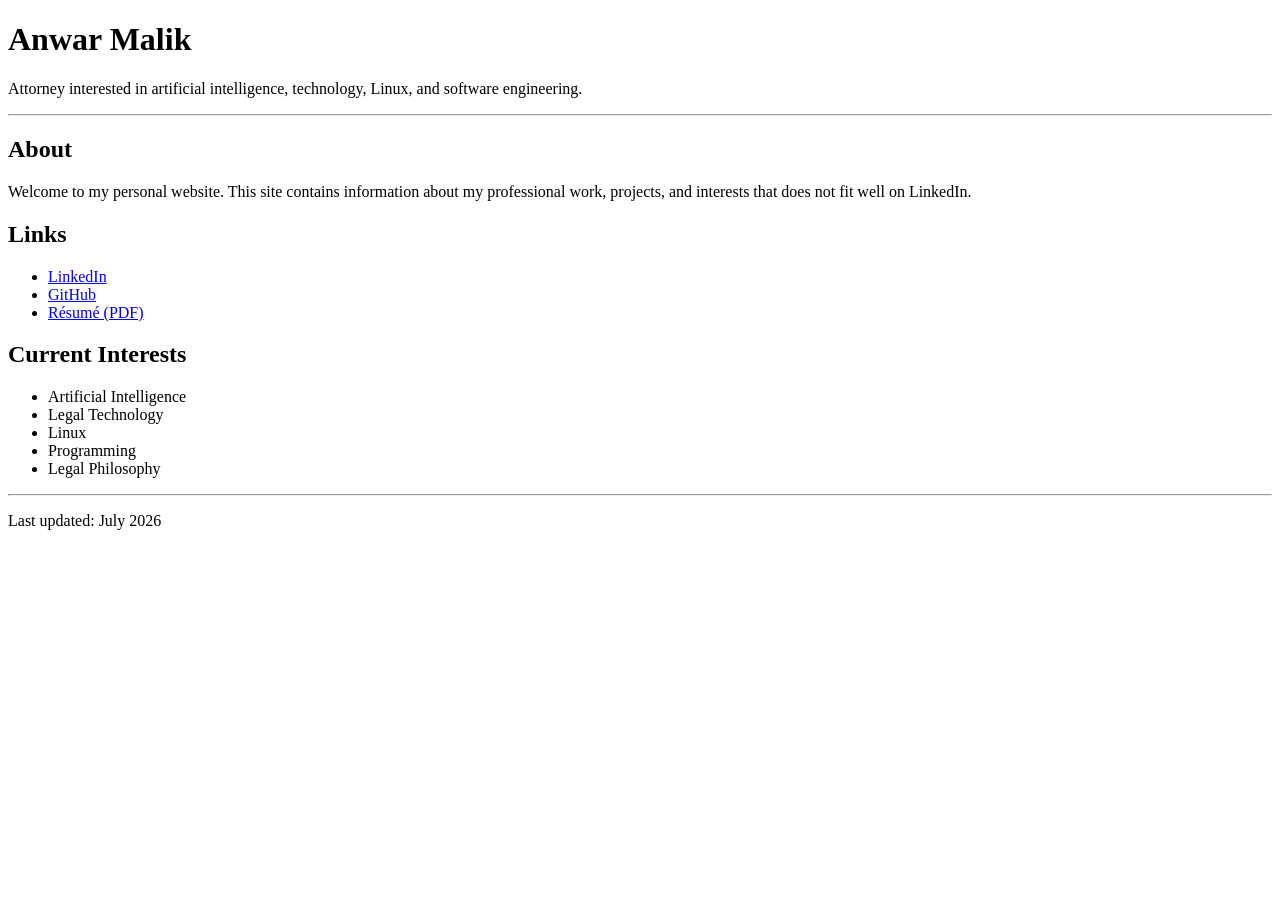
==== index.html @ e428f93b "Add files via upload" ====
<!DOCTYPE html>
<html lang="en">
<head>
<meta charset="UTF-8">
<title>Anwar Malik</title>
</head>

<body>

<h1>Anwar Malik</h1>

<p>
Attorney interested in artificial intelligence, technology,
Linux, and software engineering.
</p>

<hr>

<h2>About</h2>

<p>
Welcome to my personal website.
This site contains information about my professional work,
projects, and interests that does not fit well on LinkedIn.
</p>

<h2>Links</h2>

<ul>
<li><a href="https://www.linkedin.com/in/anwarkmalik/">LinkedIn</a></li>
<li><a href="https://github.com/hammuh1911">GitHub</a></li>
<li><a href="AnwarMalik_resume.pdf">Résumé (PDF)</a></li>
</ul>

<h2>Current Interests</h2>

<ul>
<li>Artificial Intelligence</li>
<li>Legal Technology</li>
<li>Linux</li>
<li>Programming</li>
<li>Legal Philosophy</li>
</ul>

<hr>

<p>
Last updated: July 2026
</p>

</body>
</html>
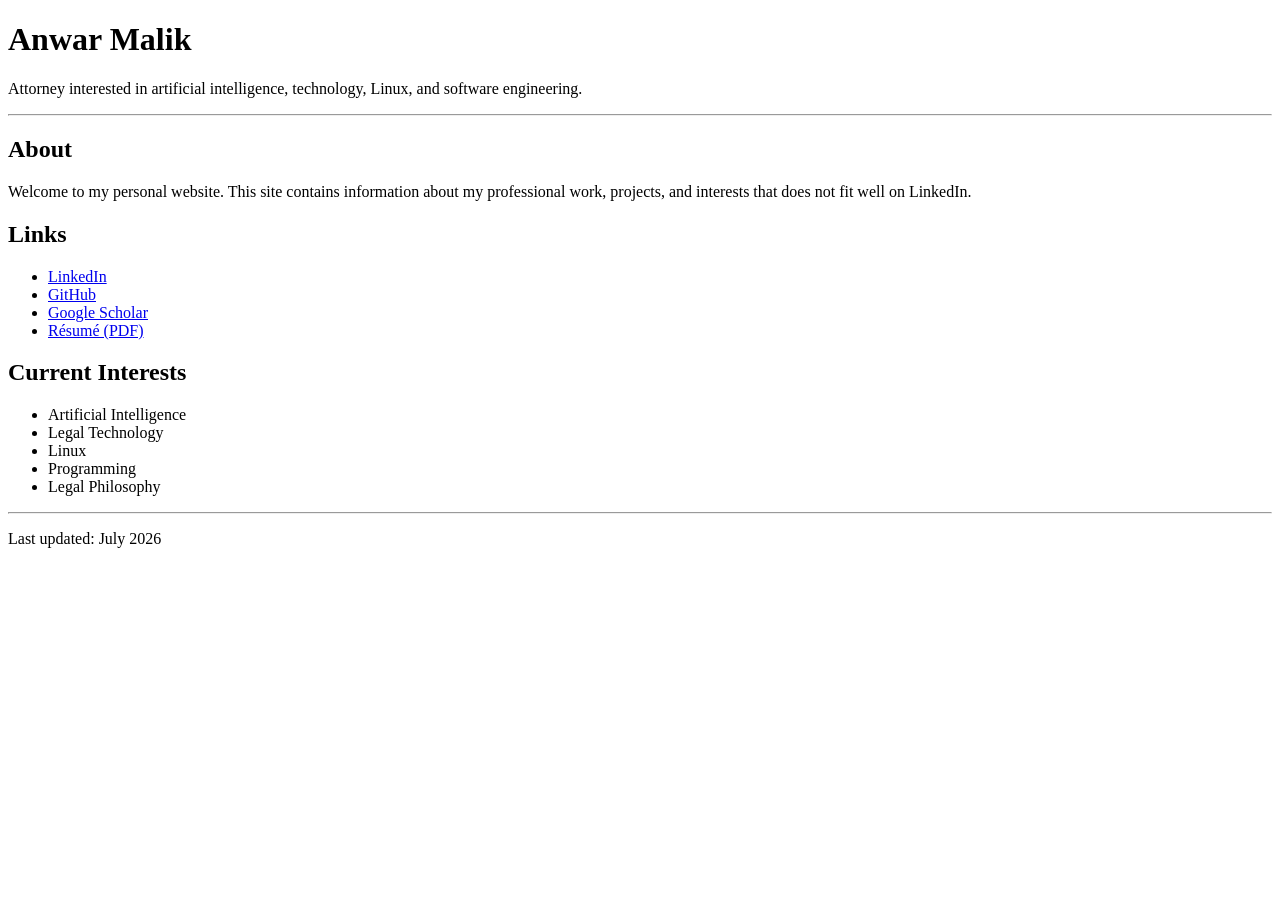
==== commit 0d22f909: "Add files via upload" ====
--- a/index.html
+++ b/index.html
@@ -29,6 +29,7 @@
 <ul>
 <li><a href="https://www.linkedin.com/in/anwarkmalik/">LinkedIn</a></li>
 <li><a href="https://github.com/hammuh1911">GitHub</a></li>
+<li><a href="https://scholar.google.com/citations?user=nj7LsHgAAAAJ&hl=en">Google Scholar</a></li>
 <li><a href="AnwarMalik_resume.pdf">Résumé (PDF)</a></li>
 </ul>
 
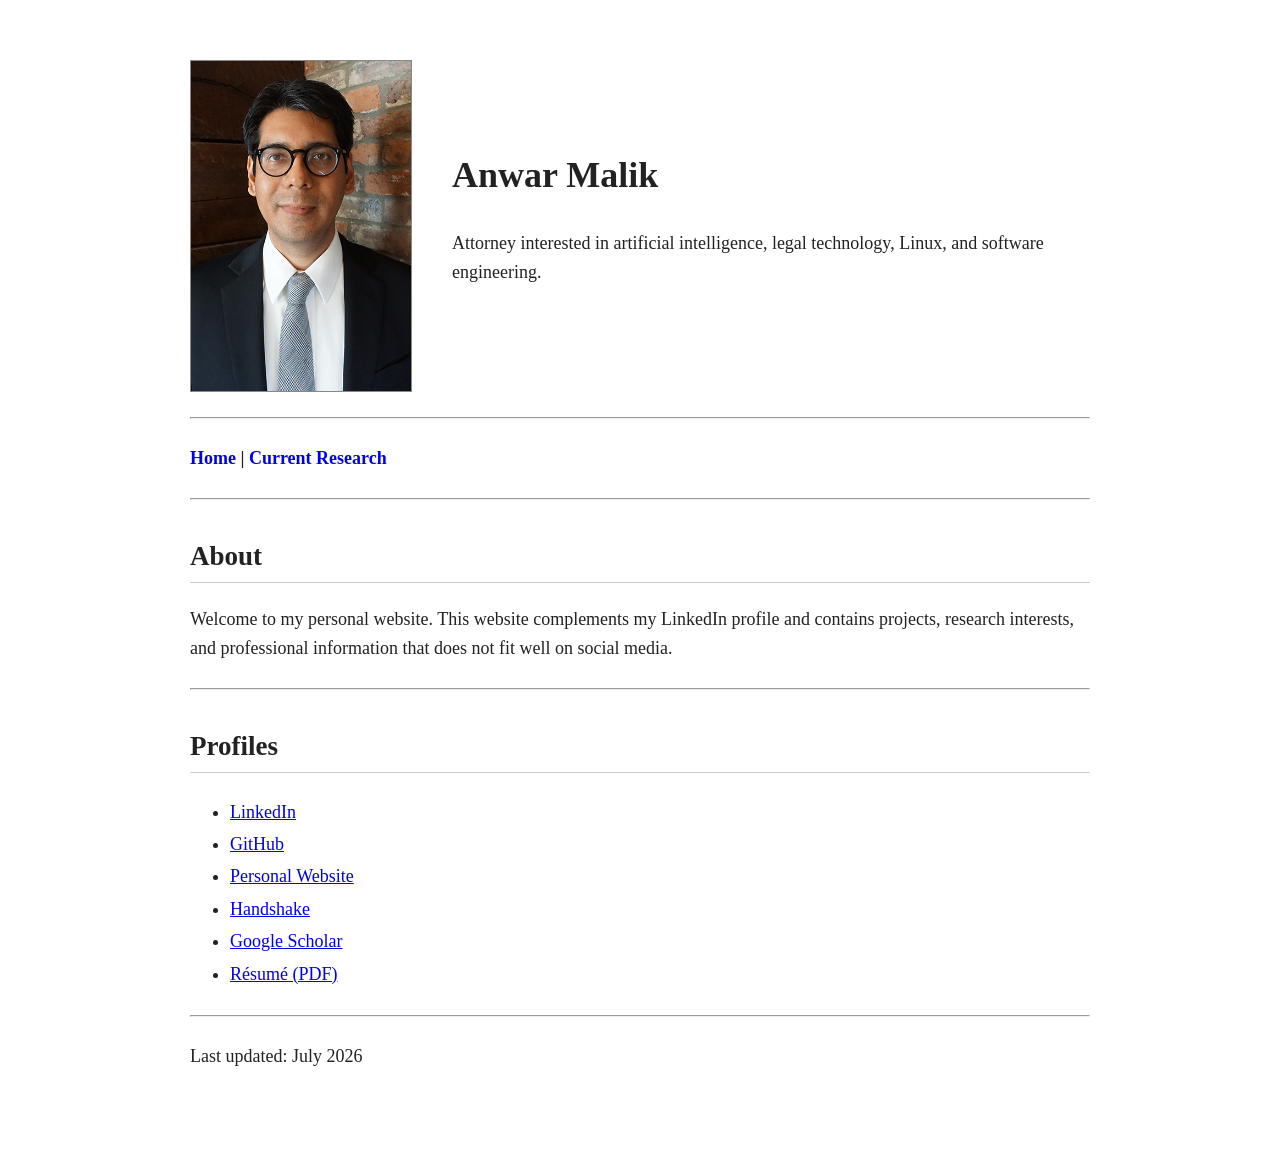
==== commit 600a3922: "Add files via upload" ====
--- a/index.html
+++ b/index.html
@@ -3,44 +3,75 @@
 <head>
 <meta charset="UTF-8">
 <title>Anwar Malik</title>
+<link rel="stylesheet" href="styles.css">
 </head>
 
 <body>
 
+<div class="header">
+
+<img src="malikPROFILE.jpg"
+     alt="Anwar Malik"
+     class="profile">
+
+<div>
+
 <h1>Anwar Malik</h1>
 
 <p>
-Attorney interested in artificial intelligence, technology,
-Linux, and software engineering.
+
+Attorney interested in artificial intelligence,
+legal technology,
+Linux,
+and software engineering.
+
 </p>
+
+</div>
+
+</div>
+
+<hr>
+
+<nav>
+
+<a href="index.html">Home</a> |
+<a href="projects.html">Current Research</a>
+
+</nav>
 
 <hr>
 
 <h2>About</h2>
 
 <p>
+
 Welcome to my personal website.
-This site contains information about my professional work,
-projects, and interests that does not fit well on LinkedIn.
+
+This website complements my LinkedIn profile and contains
+projects, research interests, and professional information
+that does not fit well on social media.
+
 </p>
 
-<h2>Links</h2>
+<hr>
+
+<h2>Profiles</h2>
 
 <ul>
+
 <li><a href="https://www.linkedin.com/in/anwarkmalik/">LinkedIn</a></li>
+
 <li><a href="https://github.com/hammuh1911">GitHub</a></li>
+
+<li><a href="https://hammuh1911.github.io">Personal Website</a></li>
+
+<li><a href="https://app.joinhandshake.com/profiles/nc7ac4">Handshake</a></li>
+
 <li><a href="https://scholar.google.com/citations?user=nj7LsHgAAAAJ&hl=en">Google Scholar</a></li>
+
 <li><a href="AnwarMalik_resume.pdf">Résumé (PDF)</a></li>
-</ul>
 
-<h2>Current Interests</h2>
-
-<ul>
-<li>Artificial Intelligence</li>
-<li>Legal Technology</li>
-<li>Linux</li>
-<li>Programming</li>
-<li>Legal Philosophy</li>
 </ul>
 
 <hr>
--- a/styles.css
+++ b/styles.css
@@ -0,0 +1,85 @@
+body {
+
+    max-width: 900px;
+
+    margin: 40px auto;
+
+    padding: 20px;
+
+    font-family: Georgia, "Times New Roman", serif;
+
+    font-size: 18px;
+
+    line-height: 1.6;
+
+    color: #222;
+
+    background: white;
+
+}
+
+.header {
+
+    display: flex;
+
+    align-items: center;
+
+    gap: 40px;
+
+}
+
+.profile {
+
+    width: 220px;
+
+    border: 1px solid #888;
+
+}
+
+nav {
+
+    font-weight: bold;
+
+}
+
+nav a {
+
+    text-decoration: none;
+
+}
+
+nav a:hover {
+
+    text-decoration: underline;
+
+}
+
+h1 {
+
+    margin-top: 0;
+
+}
+
+h2 {
+
+    border-bottom: 1px solid #ccc;
+
+    padding-bottom: 4px;
+
+    margin-top: 35px;
+
+}
+
+ul {
+
+    line-height: 1.8;
+
+}
+
+hr {
+
+    margin-top: 25px;
+
+    margin-bottom: 25px;
+
+}
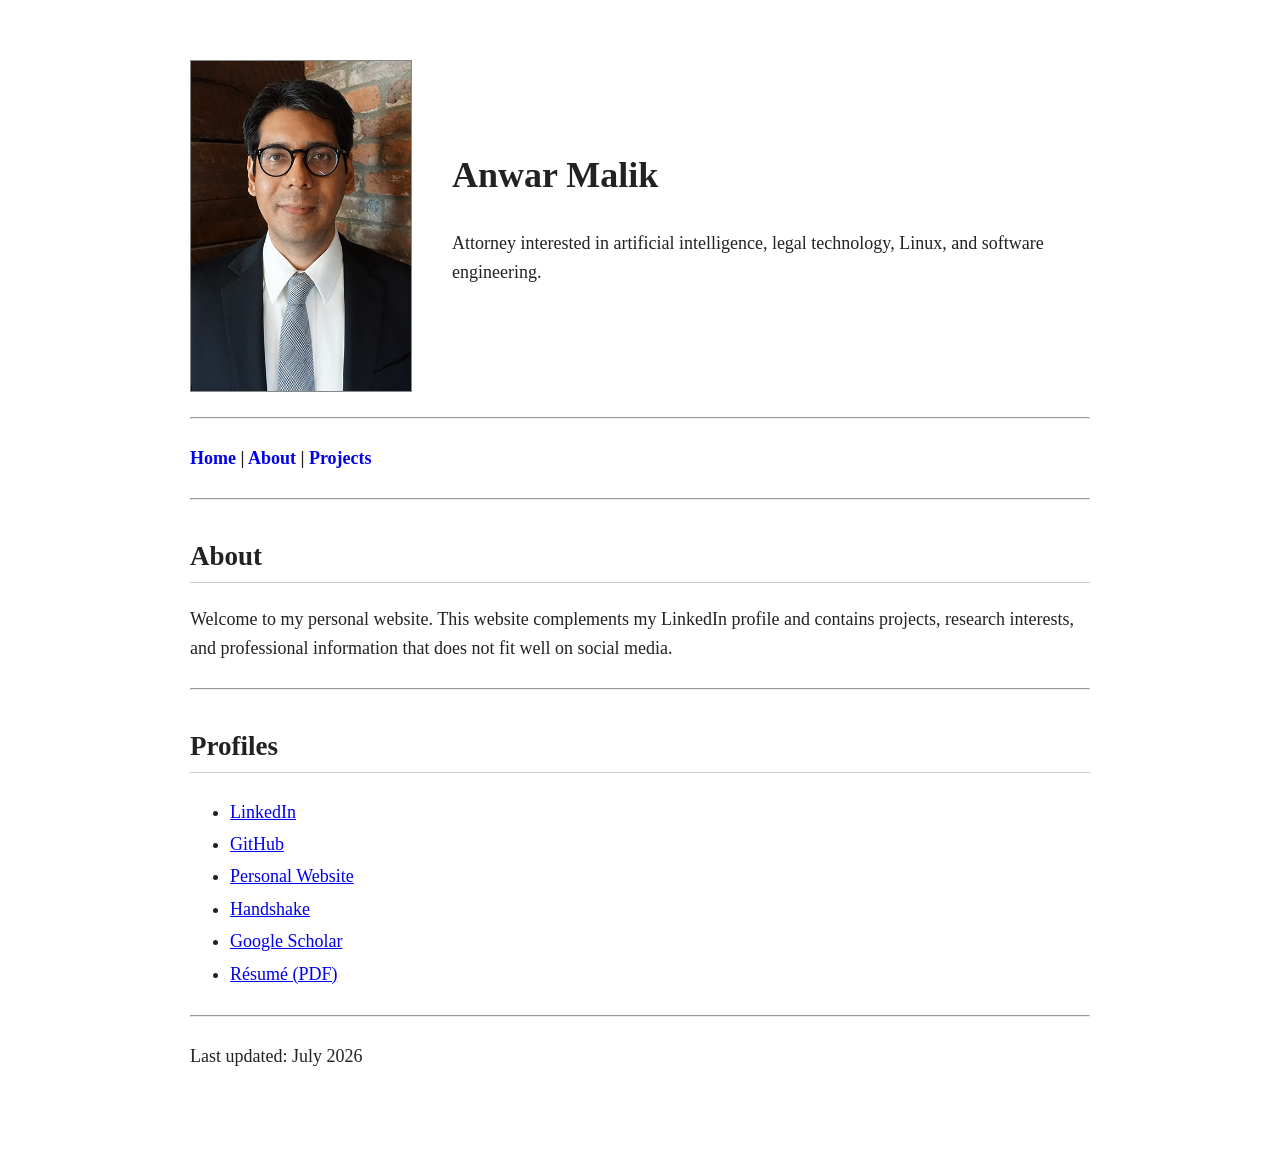
==== commit 265e9887: "Add files via upload" ====
--- a/index.html
+++ b/index.html
@@ -36,7 +36,8 @@
 <nav>
 
 <a href="index.html">Home</a> |
-<a href="projects.html">Current Research</a>
+<a href="about.html">About</a> |
+<a href="projects.html">Projects</a>
 
 </nav>
 
--- a/styles.css
+++ b/styles.css
@@ -82,4 +82,16 @@
 
     margin-bottom: 25px;
 
+}
+
+pre {
+    background-color: #f4f4f4;
+    border: 1px solid #cccccc;
+    padding: 15px;
+    overflow-x: auto;
+    white-space: pre-wrap;
+}
+
+code {
+    font-family: Consolas, Monaco, monospace;
 }
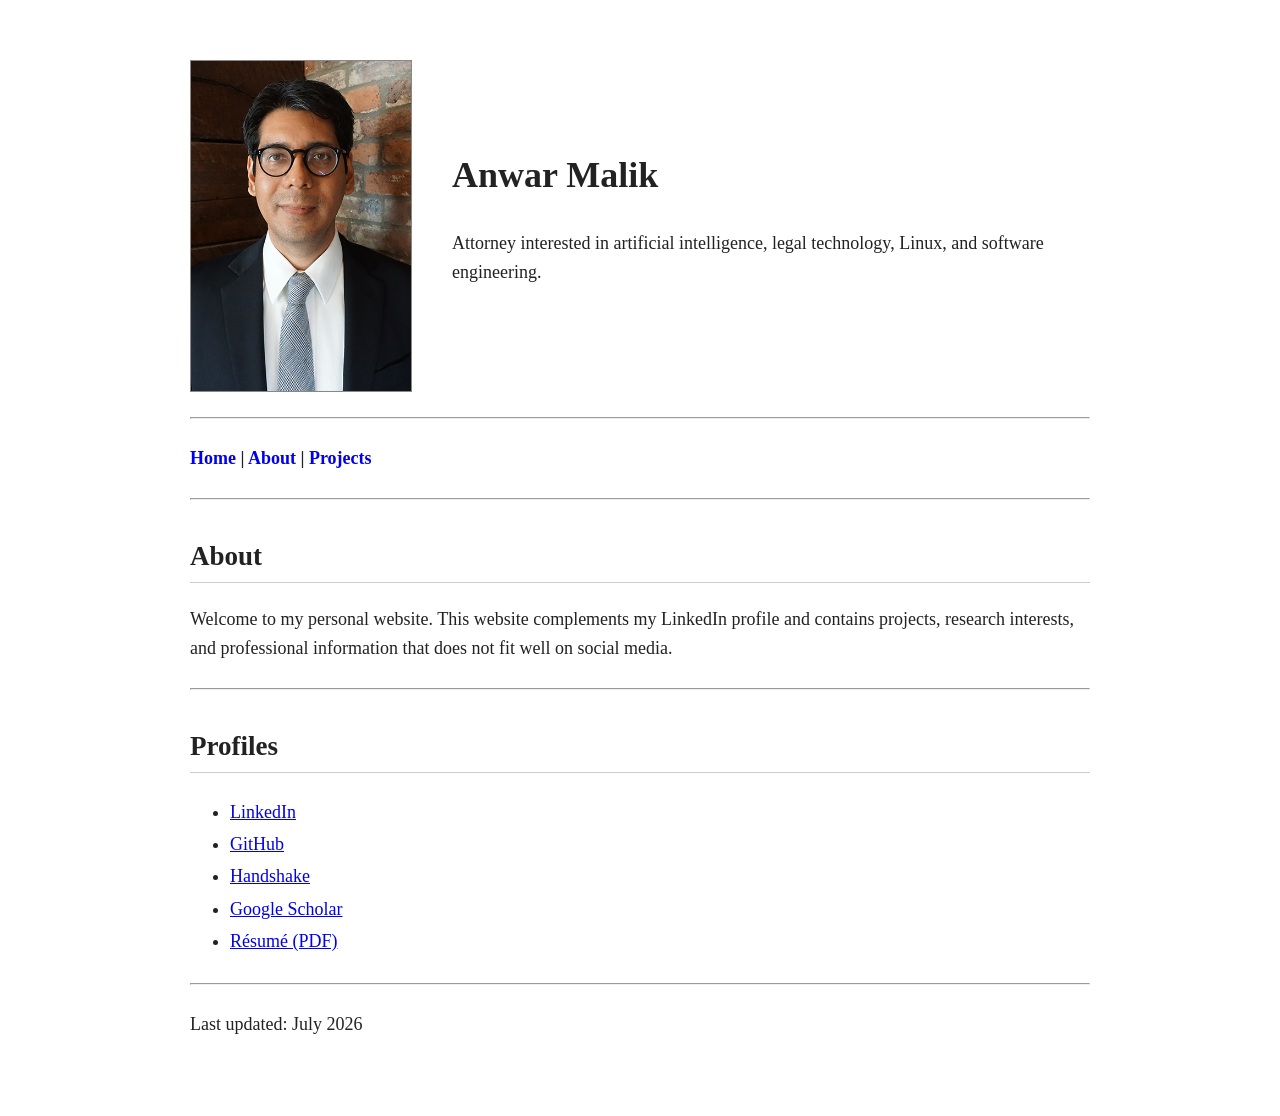
==== commit 79780879: "Add files via upload" ====
--- a/index.html
+++ b/index.html
@@ -2,6 +2,7 @@
 <html lang="en">
 <head>
 <meta charset="UTF-8">
+<meta name="viewport" content="width=device-width, initial-scale=1.0">
 <title>Anwar Malik</title>
 <link rel="stylesheet" href="styles.css">
 </head>
@@ -65,8 +66,6 @@
 
 <li><a href="https://github.com/hammuh1911">GitHub</a></li>
 
-<li><a href="https://hammuh1911.github.io">Personal Website</a></li>
-
 <li><a href="https://app.joinhandshake.com/profiles/nc7ac4">Handshake</a></li>
 
 <li><a href="https://scholar.google.com/citations?user=nj7LsHgAAAAJ&hl=en">Google Scholar</a></li>
--- a/styles.css
+++ b/styles.css
@@ -33,6 +33,19 @@
     width: 220px;
 
     border: 1px solid #888;
+
+}
+
+@media (max-width: 700px) {
+
+    .header {
+        flex-direction: column;
+        align-items: flex-start;
+    }
+
+    .profile {
+        width: 180px;
+    }
 
 }
 
@@ -94,4 +107,13 @@
 
 code {
     font-family: Consolas, Monaco, monospace;
+}
+
+table {
+    max-width: 100%;
+}
+
+img {
+    max-width: 100%;
+    height: auto;
 }
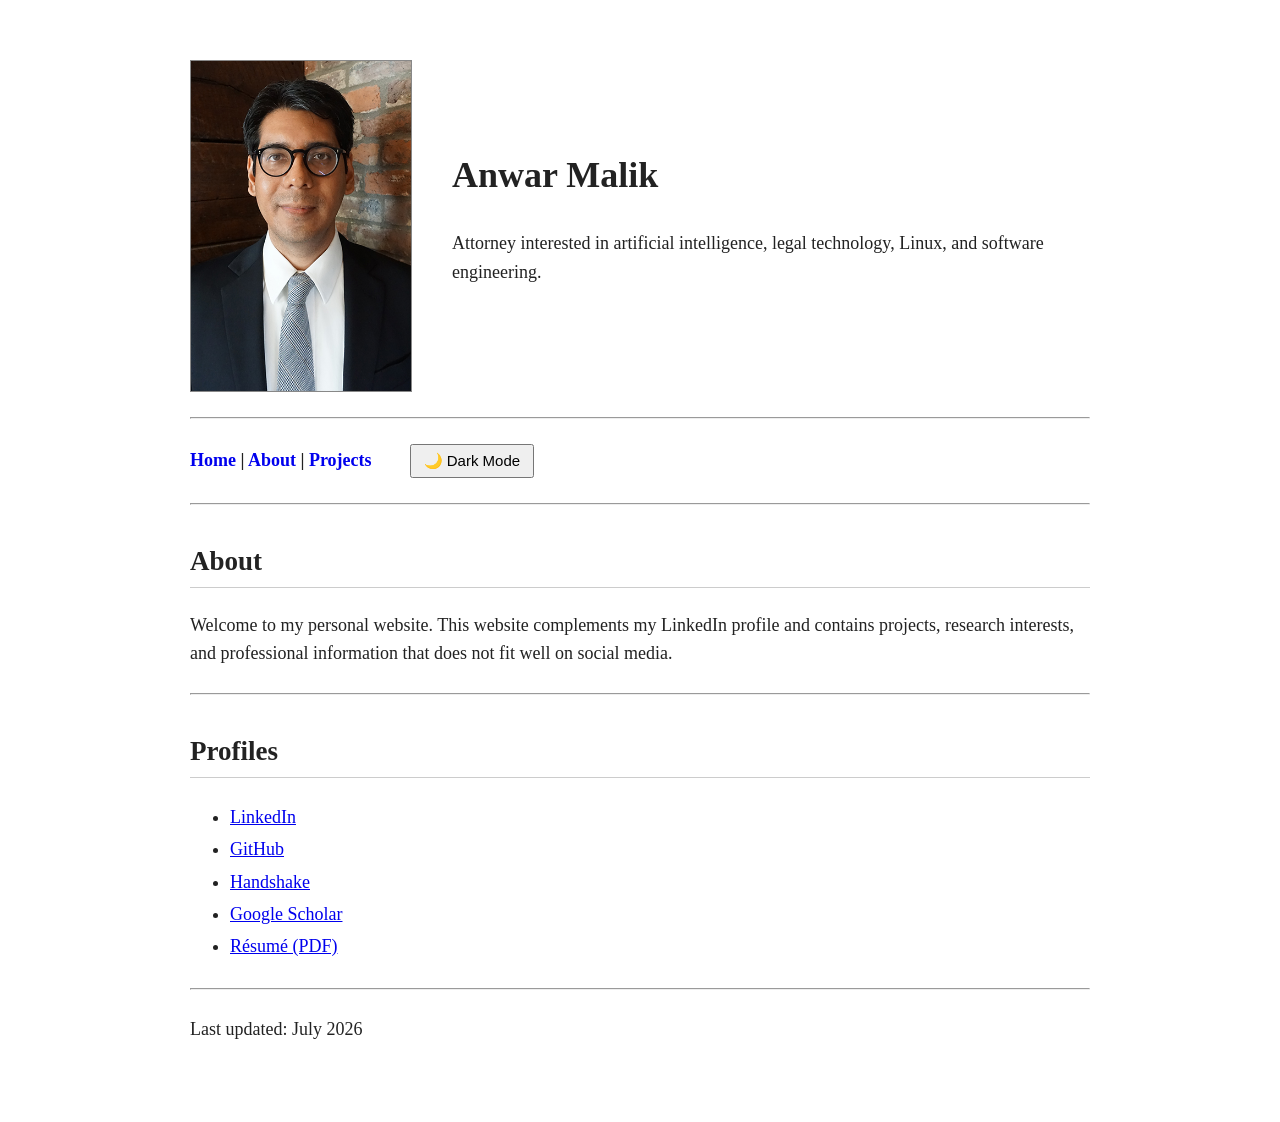
==== commit 68d03f4d: "Add files via upload" ====
--- a/index.html
+++ b/index.html
@@ -39,6 +39,9 @@
 <a href="index.html">Home</a> |
 <a href="about.html">About</a> |
 <a href="projects.html">Projects</a>
+&nbsp;&nbsp;
+
+<button id="themeToggle">🌙 Dark Mode</button>
 
 </nav>
 
@@ -80,5 +83,6 @@
 Last updated: July 2026
 </p>
 
+<script src="script.js"></script>
 </body>
 </html>
--- a/styles.css
+++ b/styles.css
@@ -116,4 +116,46 @@
 img {
     max-width: 100%;
     height: auto;
+}
+
+/* Dark Theme */
+
+body.dark-mode {
+    background: #121212;
+    color: #e6e6e6;
+}
+
+body.dark-mode a {
+    color: #7fbfff;
+}
+
+body.dark-mode h2 {
+    border-bottom: 1px solid #555;
+}
+
+body.dark-mode hr {
+    border-color: #555;
+}
+
+body.dark-mode pre {
+    background: #222;
+    border: 1px solid #555;
+    color: #f4f4f4;
+}
+
+body.dark-mode .profile {
+    border: 1px solid #777;
+}
+
+/* Toggle Button */
+
+#themeToggle {
+
+    margin-left: 20px;
+    padding: 6px 12px;
+
+    font-size: 15px;
+
+    cursor: pointer;
+
 }
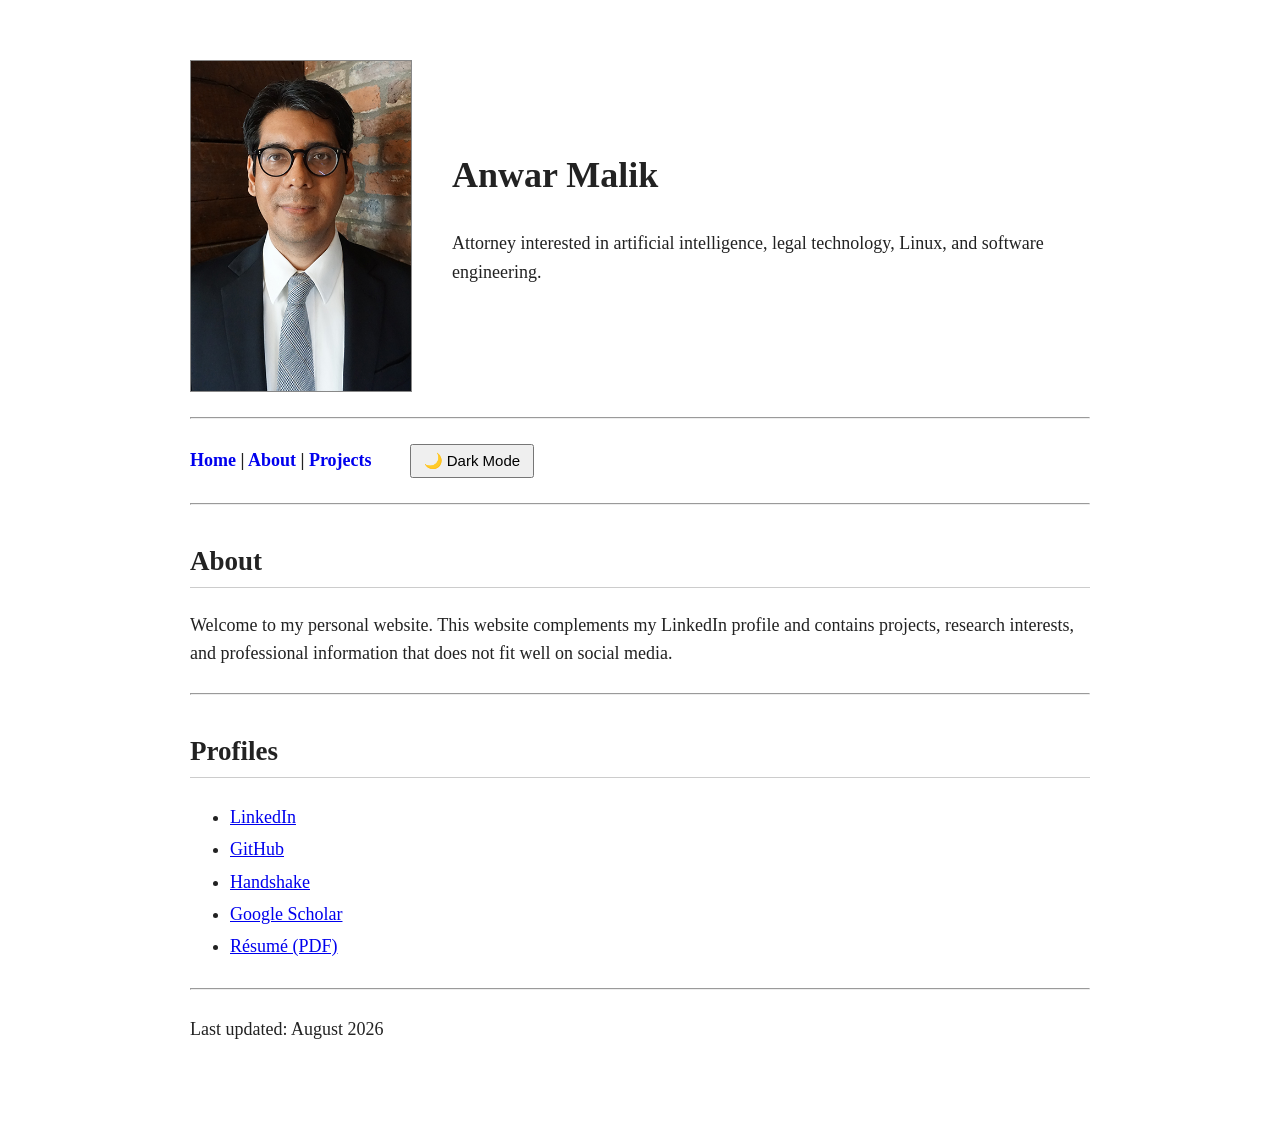
==== commit be1ffa92: "Add files via upload" ====
--- a/index.html
+++ b/index.html
@@ -3,8 +3,30 @@
 <head>
 <meta charset="UTF-8">
 <meta name="viewport" content="width=device-width, initial-scale=1.0">
+
+<meta name="description"
+content="Research by Anwar Malik on law, economics, artificial intelligence, litigation valuation, and AI-assisted legal research.">
+
+<meta name="author" content="Anwar Malik">
+
+<meta name="robots" content="index, follow">
+
+<meta property="og:title" content="Anwar Malik | Law, Economics & AI">
+<meta property="og:description" content="Research in litigation valuation, legal AI, economics, and institutional design.">
+<meta property="og:type" content="website">
+<meta property="og:url" content="https://hammuh1911.github.io/">
+<meta property="og:image" content="https://hammuh1911.github.io/images/preview.png">
+<meta property="og:image:alt" content="Anwar Malik website preview featuring law, economics, and AI research">
+
+<meta name="twitter:card" content="summary_large_image">
+<meta name="twitter:title" content="Anwar Malik | Law, Economics & AI">
+<meta name="twitter:description" content="Research in litigation valuation, legal AI, economics, and institutional design.">
+<meta name="twitter:image" content="https://hammuh1911.github.io/images/preview.png">
+
 <title>Anwar Malik</title>
 <link rel="stylesheet" href="styles.css">
+<link rel="canonical" href="https://hammuh1911.github.io/">
+<link rel="icon" type="image/png" href="images/favicon.png">
 </head>
 
 <body>
@@ -80,7 +102,7 @@
 <hr>
 
 <p>
-Last updated: July 2026
+Last updated: August 2026
 </p>
 
 <script src="script.js"></script>
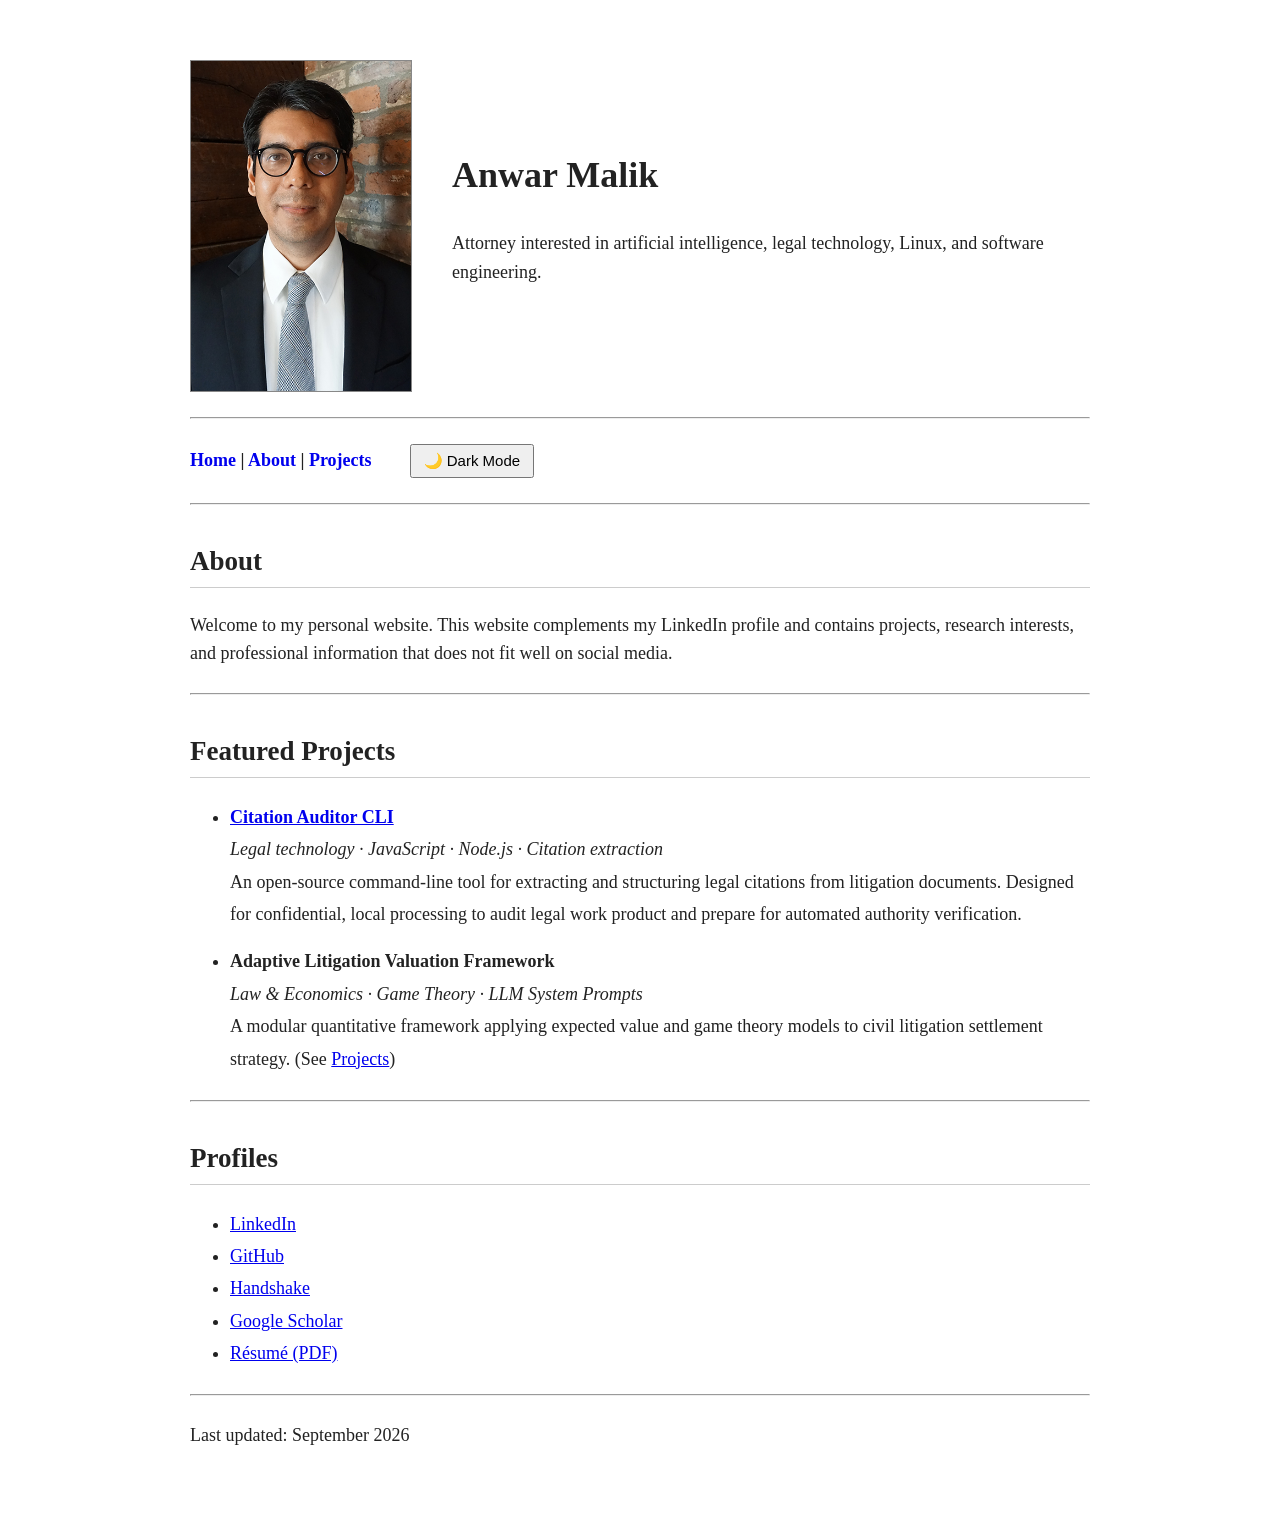
==== commit 412bb69f: "Update website" ====
--- a/index.html
+++ b/index.html
@@ -83,6 +83,26 @@
 
 <hr>
 
+<h2>Featured Projects</h2>
+
+<ul>
+
+<li>
+<b><a href="https://github.com/hammuh1911/citation-auditor-cli" target="_blank" rel="noopener">Citation Auditor CLI</a></b><br>
+<i>Legal technology · JavaScript · Node.js · Citation extraction</i><br>
+An open-source command-line tool for extracting and structuring legal citations from litigation documents. Designed for confidential, local processing to audit legal work product and prepare for automated authority verification.
+</li>
+
+<li style="margin-top: 15px;">
+<b>Adaptive Litigation Valuation Framework</b><br>
+<i>Law & Economics · Game Theory · LLM System Prompts</i><br>
+A modular quantitative framework applying expected value and game theory models to civil litigation settlement strategy. (See <a href="projects.html">Projects</a>)
+</li>
+
+</ul>
+
+<hr>
+
 <h2>Profiles</h2>
 
 <ul>
@@ -102,7 +122,7 @@
 <hr>
 
 <p>
-Last updated: August 2026
+Last updated: September 2026
 </p>
 
 <script src="script.js"></script>
